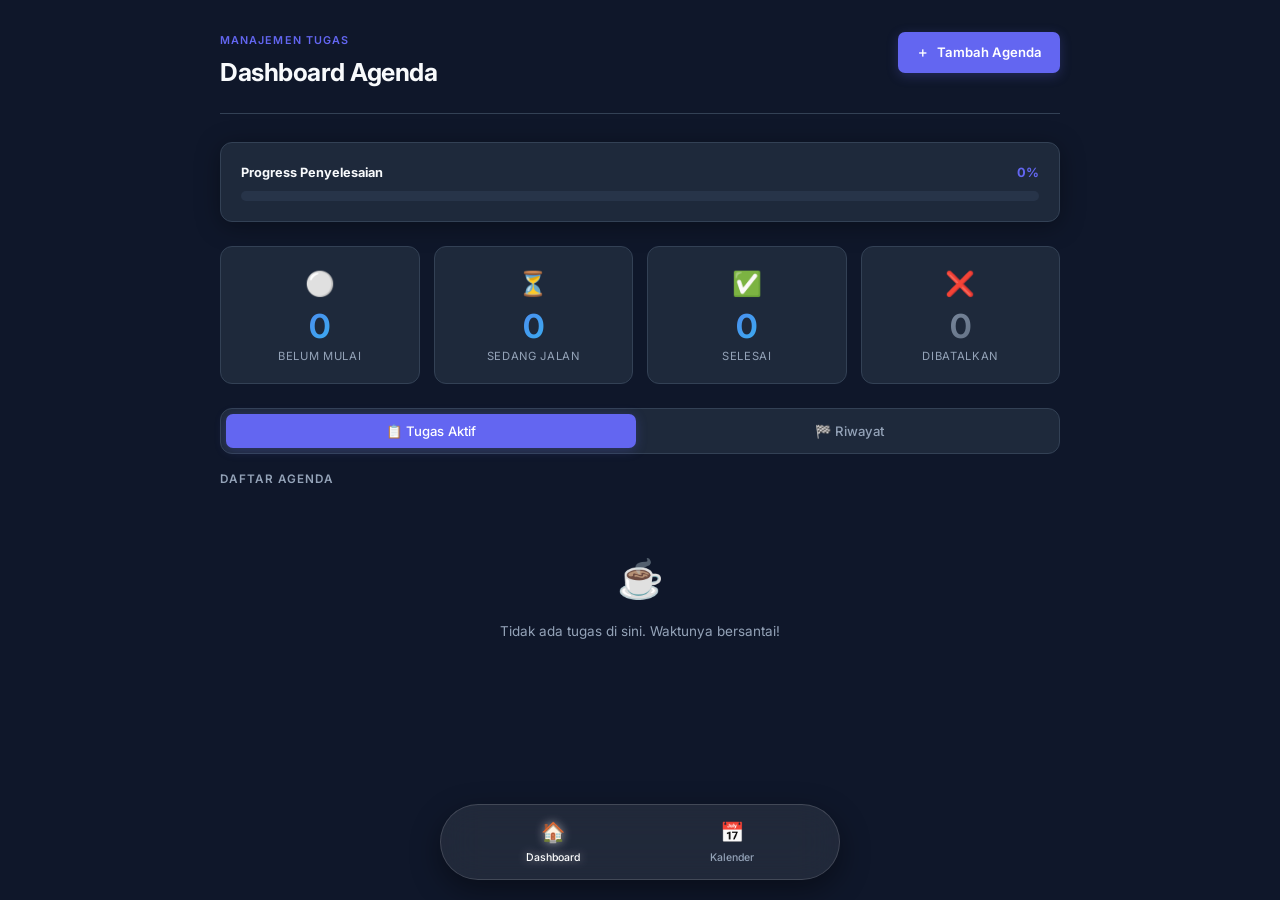
==== agenda.web/index.html @ e597083b "Add files via upload" ====
<!DOCTYPE html>
<html lang="id">
<head>
    <meta charset="UTF-8">
    <meta name="viewport" content="width=device-width, initial-scale=1.0">
    <title>Dashboard Agenda</title>
    <link rel="stylesheet" href="css/global.css">
</head>
<body>
<div class="page-wrapper">

    <!-- Header -->
    <div class="page-header">
        <div class="page-title-wrap">
            <div class="eyebrow">Manajemen Tugas</div>
            <h1>Dashboard Agenda</h1>
        </div>
        <a href="tambah-agenda.html" class="add-btn">
            <span>＋</span> Tambah Agenda
        </a>
    </div>

    <!-- Progress Card -->
    <div class="card" style="margin-bottom:24px;">
        <div class="progress-header">
            <strong>Progress Penyelesaian</strong>
            <span id="percentText">0%</span>
        </div>
        <div class="progress-wrapper">
            <div id="progressBar" class="progress-bar"></div>
        </div>
    </div>

    <!-- Stat Cards -->
    <div class="stats-grid">
        <div class="stat-card">
            <div class="stat-icon">⚪</div>
            <div id="countBelum" class="stat-number">0</div>
            <div class="stat-label">Belum Mulai</div>
        </div>
        <div class="stat-card">
            <div class="stat-icon">⏳</div>
            <div id="countProgres" class="stat-number">0</div>
            <div class="stat-label">Sedang Jalan</div>
        </div>
        <div class="stat-card">
            <div class="stat-icon">✅</div>
            <div id="countSelesai" class="stat-number">0</div>
            <div class="stat-label">Selesai</div>
        </div>
        
        <div class="stat-card">
            <div class="stat-icon">❌</div>
            <div id="countBatal" class="stat-number" style="background: linear-gradient(135deg, #94A3B8, #475569); -webkit-background-clip: text; -webkit-text-fill-color: transparent;">0</div>
            <div class="stat-label">Dibatalkan</div>
        </div>
    </div>

    <!-- Tabs -->
    <div class="tabs">
        <button class="tab-btn active" data-type="aktif" onclick="switchTab('aktif')">📋 Tugas Aktif</button>
        <button class="tab-btn" data-type="selesai" onclick="switchTab('selesai')">🏁 Riwayat</button>
    </div>

    <!-- Agenda List -->
    <div class="section-label">Daftar Agenda</div>
    <div id="agenda-container">
        <div class="empty-state">
            <div class="empty-icon">🔄</div>
            <p>Sedang memuat data…</p>
        </div>
    </div>

</div>
<script src="js/api.js"></script>
<script src="js/dashboard.js"></script>

<nav class="bottom-nav">
    <a href="index.html" class="nav-item active">
        <span class="nav-icon">🏠</span>
        <span>Dashboard</span>
    </a>
    <a href="kalender.html" class="nav-item">
        <span class="nav-icon">📅</span>
        <span>Kalender</span>
    </a>
</nav>
</body>
</html>
---- agenda.web/css/global.css ----
@import url('https://fonts.googleapis.com/css2?family=Inter:wght@400;500;600;700&display=swap');

*, *::before, *::after { box-sizing: border-box; margin: 0; padding: 0; }

:root {
    --bg:        #0F172A;
    --surface:   #1E293B;
    --surface2:  #273449;
    --border:    #334155;
    --accent:    #6366F1;
    --accent-glow: rgba(99,102,241,0.25);
    --success:   #22D3EE;
    --warn:      #F59E0B;
    --danger:    #F43F5E;
    --text:      #F8FAFC;
    --muted:     #94A3B8;
    --radius:    12px;
    --radius-sm: 7px;
    --shadow:    0 4px 24px rgba(0,0,0,0.35);
}

html, body {
    background: var(--bg);
    color: var(--text);
    font-family: 'Inter', sans-serif;
    font-size: 15px;
    line-height: 1.6;
    min-height: 100vh;
}

h1 { font-size: 1.65rem; font-weight: 700; letter-spacing: -0.02em; }
h2 { font-size: 1.25rem; font-weight: 600; }
h3 { font-size: 1rem; font-weight: 600; }

a { color: var(--accent); text-decoration: none; }
a:hover { text-decoration: underline; }

/* ── Layout wrapper ── */
.page-wrapper {
    max-width: 880px;
    margin: 0 auto;
    padding: 32px 20px 60px;
}

/* ── Cards ── */
.card {
    background: var(--surface);
    border: 1px solid var(--border);
    border-radius: var(--radius);
    padding: 20px;
    margin-bottom: 14px;
    box-shadow: var(--shadow);
    transition: border-color 0.2s;
}
.card:hover { border-color: var(--accent); }

/* ── Stat Cards ── */
.stats-grid {
    display: grid;
    grid-template-columns: repeat(4, 1fr);
    gap: 14px;
    margin-bottom: 24px;
}
.stat-card {
    background: var(--surface);
    border: 1px solid var(--border);
    border-radius: var(--radius);
    padding: 18px 16px;
    text-align: center;
    transition: transform 0.15s, border-color 0.2s;
}
.stat-card:hover { transform: translateY(-2px); border-color: var(--accent); }
.stat-icon { font-size: 1.6rem; margin-bottom: 6px; }
.stat-number {
    font-size: 2.2rem;
    font-weight: 700;
    line-height: 1;
    background: linear-gradient(135deg, var(--accent), var(--success));
    -webkit-background-clip: text;
    -webkit-text-fill-color: transparent;
    background-clip: text;
}
.stat-label { font-size: 0.75rem; color: var(--muted); margin-top: 4px; text-transform: uppercase; letter-spacing: 0.06em; }

/* ── Progress ── */
.progress-wrapper {
    background: var(--surface2);
    border-radius: 99px;
    height: 10px;
    overflow: hidden;
}
.progress-bar {
    height: 100%;
    border-radius: 99px;
    background: linear-gradient(90deg, var(--accent), var(--success));
    width: 0%;
    transition: width 0.6s cubic-bezier(.4,0,.2,1);
    box-shadow: 0 0 10px var(--accent-glow);
}
.progress-header {
    display: flex;
    justify-content: space-between;
    align-items: center;
    margin-bottom: 8px;
    font-size: 0.85rem;
    color: var(--muted);
}
.progress-header strong { color: var(--text); }
#percentText { font-weight: 700; color: var(--accent); }

/* ── Tabs ── */
.tabs {
    display: flex;
    gap: 8px;
    margin: 24px 0 16px;
    background: var(--surface);
    border: 1px solid var(--border);
    border-radius: var(--radius);
    padding: 5px;
}
.tab-btn {
    flex: 1;
    padding: 9px 16px;
    border: none;
    border-radius: var(--radius-sm);
    background: transparent;
    color: var(--muted);
    font-size: 0.875rem;
    font-weight: 500;
    cursor: pointer;
    transition: background 0.2s, color 0.2s;
    font-family: 'Inter', sans-serif;
}
.tab-btn:hover { color: var(--text); }
.tab-btn.active {
    background: var(--accent);
    color: #fff;
    box-shadow: 0 2px 12px var(--accent-glow);
}

/* ── Agenda Card ── */
.agenda-card {
    background: var(--surface);
    border: 1px solid var(--border);
    border-radius: var(--radius);
    padding: 16px 18px;
    margin-bottom: 12px;
    transition: border-color 0.2s, transform 0.15s;
}
.agenda-card:hover { border-color: var(--accent); transform: translateX(3px); }
.agenda-card h3 { font-size: 0.97rem; margin-bottom: 6px; }
.agenda-meta { font-size: 0.78rem; color: var(--muted); margin-bottom: 10px; }

/* ── Badges ── */
.badge {
    display: inline-block;
    padding: 2px 9px;
    border-radius: 99px;
    font-size: 0.72rem;
    font-weight: 600;
    margin-right: 5px;
    letter-spacing: 0.02em;
}
.badge-status { background: var(--surface2); color: var(--muted); border: 1px solid var(--border); }
.badge-tinggi { background: rgba(244,63,94,0.15); color: #FB7185; border: 1px solid rgba(244,63,94,0.3); }
.badge-sedang { background: rgba(245,158,11,0.15); color: #FCD34D; border: 1px solid rgba(245,158,11,0.3); }
.badge-rendah { background: rgba(34,197,94,0.15); color: #4ADE80; border: 1px solid rgba(34,197,94,0.3); }
/* ── Badge Urgensi (Countdown) ── */
.badge-telat { background: rgba(244,63,94,0.15); color: #FB7185; border: 1px solid rgba(244,63,94,0.4); animation: pulse 2s infinite; }
.badge-hari-ini { background: rgba(245,158,11,0.15); color: #FCD34D; border: 1px solid rgba(245,158,11,0.4); }
.badge-besok { background: rgba(34,197,94,0.15); color: #4ADE80; border: 1px solid rgba(34,197,94,0.4); }

/* Animasi berkedip halus untuk tugas yang telat */
@keyframes pulse {
    0% { opacity: 1; }
    50% { opacity: 0.7; }
    100% { opacity: 1; }
}
/* ── Status Dropdown ── */
.status-dropdown {
    background: var(--surface2);
    color: var(--text);
    border: 1px solid var(--border);
    border-radius: var(--radius-sm);
    padding: 6px 10px;
    font-size: 0.8rem;
    font-family: 'Inter', sans-serif;
    cursor: pointer;
    width: 100%;
    margin: 8px 0;
    transition: border-color 0.2s;
}
.status-dropdown:hover, .status-dropdown:focus { border-color: var(--accent); outline: none; }
.status-dropdown option { background: var(--surface); }

/* ── Action Buttons ── */
.btn-row { display: flex; gap: 8px; margin-top: 10px; }
.btn { 
    flex: 1;
    padding: 8px 14px;
    border: none;
    border-radius: var(--radius-sm);
    font-size: 0.8rem;
    font-weight: 500;
    cursor: pointer;
    font-family: 'Inter', sans-serif;
    transition: opacity 0.15s, transform 0.1s;
}
.btn:hover { opacity: 0.85; transform: translateY(-1px); }
.btn:active { transform: translateY(0); }
.btn-edit { background: var(--surface2); color: var(--text); border: 1px solid var(--border); }
.btn-delete { background: rgba(244,63,94,0.15); color: #FB7185; border: 1px solid rgba(244,63,94,0.25); }
.btn-primary {
    background: var(--accent);
    color: #fff;
    border: none;
    box-shadow: 0 3px 12px var(--accent-glow);
}
.btn-primary:hover { opacity: 0.9; box-shadow: 0 5px 18px var(--accent-glow); }

/* ── Header ── */
.page-header {
    display: flex;
    align-items: center;
    justify-content: space-between;
    margin-bottom: 28px;
    padding-bottom: 20px;
    border-bottom: 1px solid var(--border);
}
.page-title-wrap .eyebrow {
    font-size: 0.72rem;
    text-transform: uppercase;
    letter-spacing: 0.1em;
    color: var(--accent);
    font-weight: 600;
    margin-bottom: 4px;
}
.section-label {
    font-size: 0.78rem;
    font-weight: 600;
    text-transform: uppercase;
    letter-spacing: 0.08em;
    color: var(--muted);
    margin-bottom: 12px;
}

/* ── Add Button ── */
.add-btn {
    display: inline-flex;
    align-items: center;
    gap: 8px;
    background: var(--accent);
    color: #fff;
    padding: 10px 18px;
    border-radius: var(--radius-sm);
    font-size: 0.875rem;
    font-weight: 600;
    text-decoration: none;
    transition: opacity 0.15s, box-shadow 0.2s;
    box-shadow: 0 3px 12px var(--accent-glow);
    margin-bottom: 20px;
}
.add-btn:hover { opacity: 0.9; text-decoration: none; box-shadow: 0 6px 20px var(--accent-glow); }

/* ── Form Styles ── */
.form-group { margin-bottom: 16px; }
.form-group label {
    display: block;
    font-size: 0.8rem;
    font-weight: 600;
    color: var(--muted);
    text-transform: uppercase;
    letter-spacing: 0.05em;
    margin-bottom: 6px;
}
.form-group input,
.form-group select,
.form-group textarea {
    width: 100%;
    background: var(--surface2);
    border: 1px solid var(--border);
    border-radius: var(--radius-sm);
    color: var(--text);
    padding: 10px 14px;
    font-size: 0.9rem;
    font-family: 'Inter', sans-serif;
    transition: border-color 0.2s, box-shadow 0.2s;
}
.form-group input:focus,
.form-group select:focus,
.form-group textarea:focus {
    outline: none;
    border-color: var(--accent);
    box-shadow: 0 0 0 3px var(--accent-glow);
}
.form-group select option { background: var(--surface); }
.form-group textarea { resize: vertical; min-height: 90px; }
.row-group { display: flex; gap: 14px; }
.row-group .form-group { flex: 1; }

/* ── Back Link ── */
.back-link {
    display: inline-flex;
    align-items: center;
    gap: 6px;
    color: var(--muted);
    font-size: 0.85rem;
    margin-bottom: 24px;
    text-decoration: none;
    transition: color 0.2s;
}
.back-link:hover { color: var(--text); text-decoration: none; }

/* ── Empty State ── */
.empty-state {
    text-align: center;
    padding: 48px 20px;
    color: var(--muted);
}
.empty-state .empty-icon { font-size: 2.5rem; margin-bottom: 12px; }
.empty-state p { font-size: 0.9rem; }

/* ── Scrollbar ── */
::-webkit-scrollbar { width: 6px; }
::-webkit-scrollbar-track { background: var(--bg); }
::-webkit-scrollbar-thumb { background: var(--border); border-radius: 99px; }

@media (max-width: 600px) {
    .stats-grid { grid-template-columns: repeat(2, 1fr); gap: 8px; }
    .stat-number { font-size: 1.6rem; }
    .row-group { flex-direction: column; }
    .page-header { flex-direction: column; align-items: flex-start; gap: 12px; }
}

/* ── Navigation Bar ── */
.nav-bar {
    display: flex;
    justify-content: space-between;
    background: var(--surface);
    border: 1px solid var(--border);
    padding: 6px;
    border-radius: var(--radius);
    margin-bottom: 24px;
}

.nav-btn {
    flex: 1;
    padding: 10px 0;
    border: none;
    border-radius: var(--radius-sm);
    background: transparent;
    color: var(--muted);
    font-weight: 600;
    cursor: pointer;
    transition: all 0.2s;
}

.nav-btn.active {
    background: var(--accent);
    color: #fff;
    box-shadow: 0 4px 12px var(--accent-glow);
}

/* ── Liquid Glass Floating Nav ── */
.bottom-nav {
    position: fixed;
    bottom: 20px; /* Jarak dari bawah layar */
    left: 50%;
    transform: translateX(-50%); /* Membuatnya tepat di tengah */
    width: 90%;
    max-width: 400px; /* Lebar maksimal agar tidak terlalu lebar di tablet */
    background: rgba(255, 255, 255, 0.08); /* Warna kaca */
    backdrop-filter: blur(20px); /* Efek blur/glass */
    -webkit-backdrop-filter: blur(20px);
    border: 1px solid rgba(255, 255, 255, 0.15); /* Border tipis untuk kesan kaca */
    border-radius: 50px; /* Membuat bentuk pil/lengkung */
    padding: 12px 20px;
    display: flex;
    justify-content: space-around;
    align-items: center;
    box-shadow: 0 10px 30px rgba(0, 0, 0, 0.4);
    z-index: 9999;
}

.nav-item {
    display: flex;
    flex-direction: column;
    align-items: center;
    color: var(--muted);
    font-size: 0.70rem;
    font-weight: 500;
    text-decoration: none;
    transition: all 0.3s ease;
}

.nav-item.active {
    color: #fff;
    text-shadow: 0 0 10px rgba(255,255,255,0.5);
}

.nav-icon { 
    font-size: 1.3rem; 
    margin-bottom: 2px;
    display: block;
}

/* Pastikan konten tidak tertutup bar */
.page-wrapper { padding-bottom: 120px; }
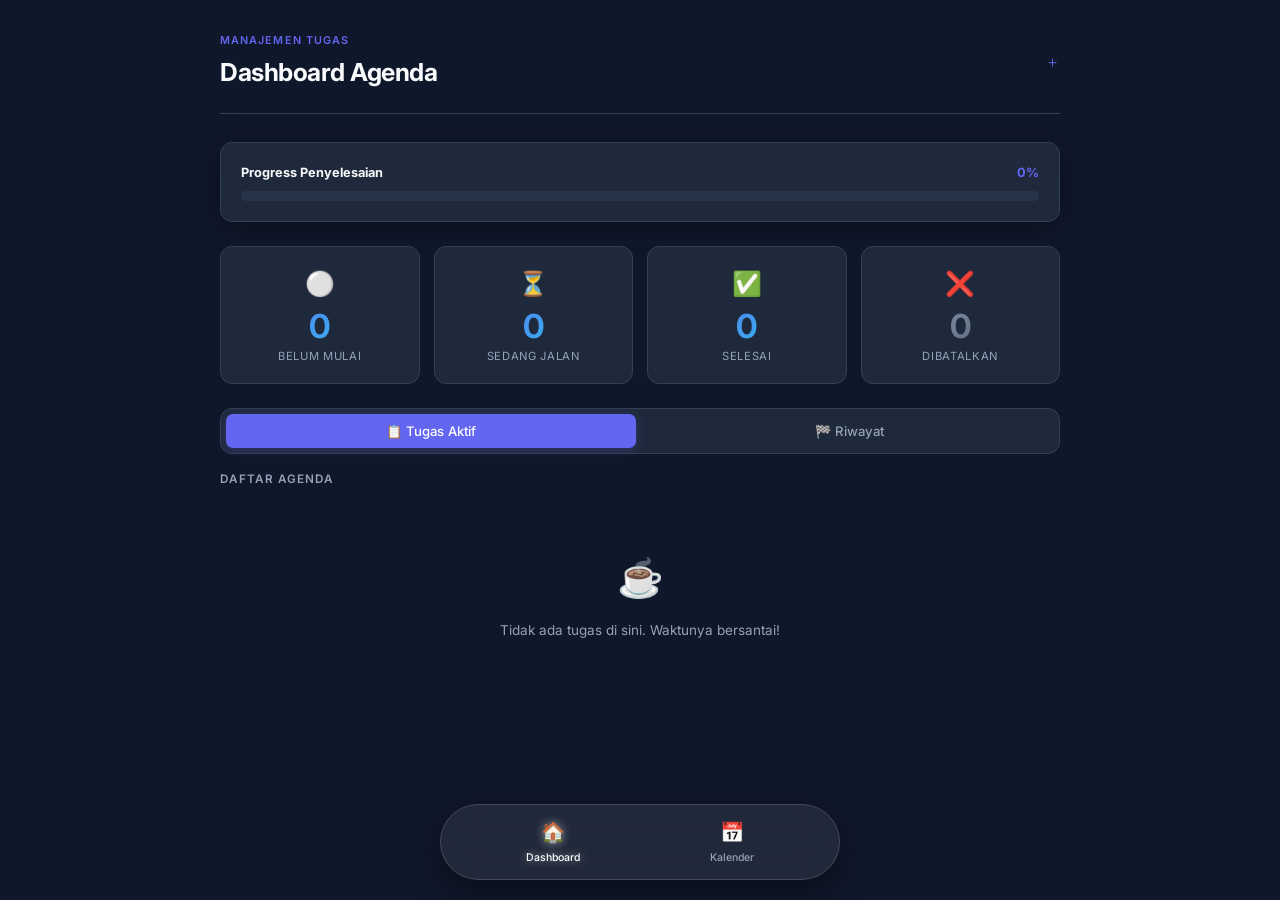
==== commit c923c146: "Update index.html" ====
--- a/agenda.web/index.html
+++ b/agenda.web/index.html
@@ -15,9 +15,7 @@
             <div class="eyebrow">Manajemen Tugas</div>
             <h1>Dashboard Agenda</h1>
         </div>
-        <a href="tambah-agenda.html" class="add-btn">
-            <span>＋</span> Tambah Agenda
-        </a>
+        <a href="tambah-agenda.html" class="fab-btn">＋</a>
     </div>
 
     <!-- Progress Card -->
@@ -86,4 +84,4 @@
     </a>
 </nav>
 </body>
-</html>+</html>
